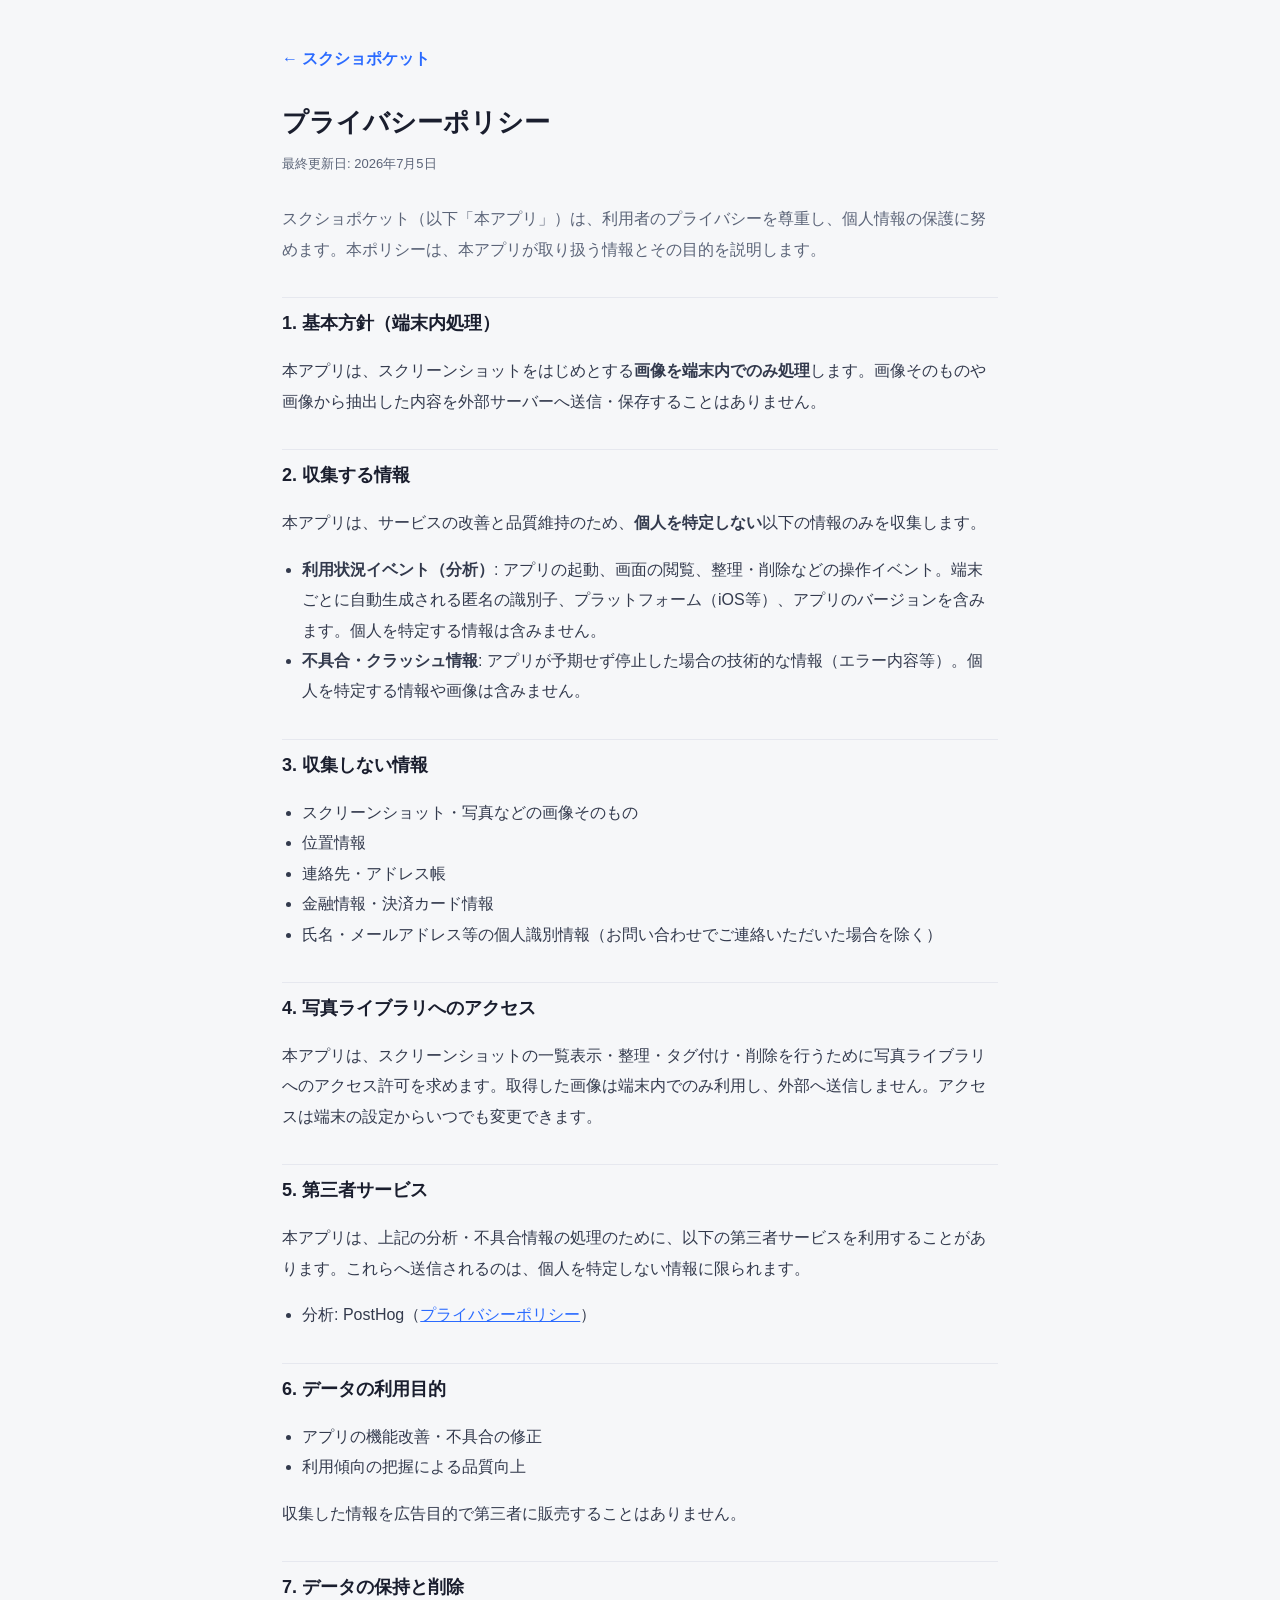
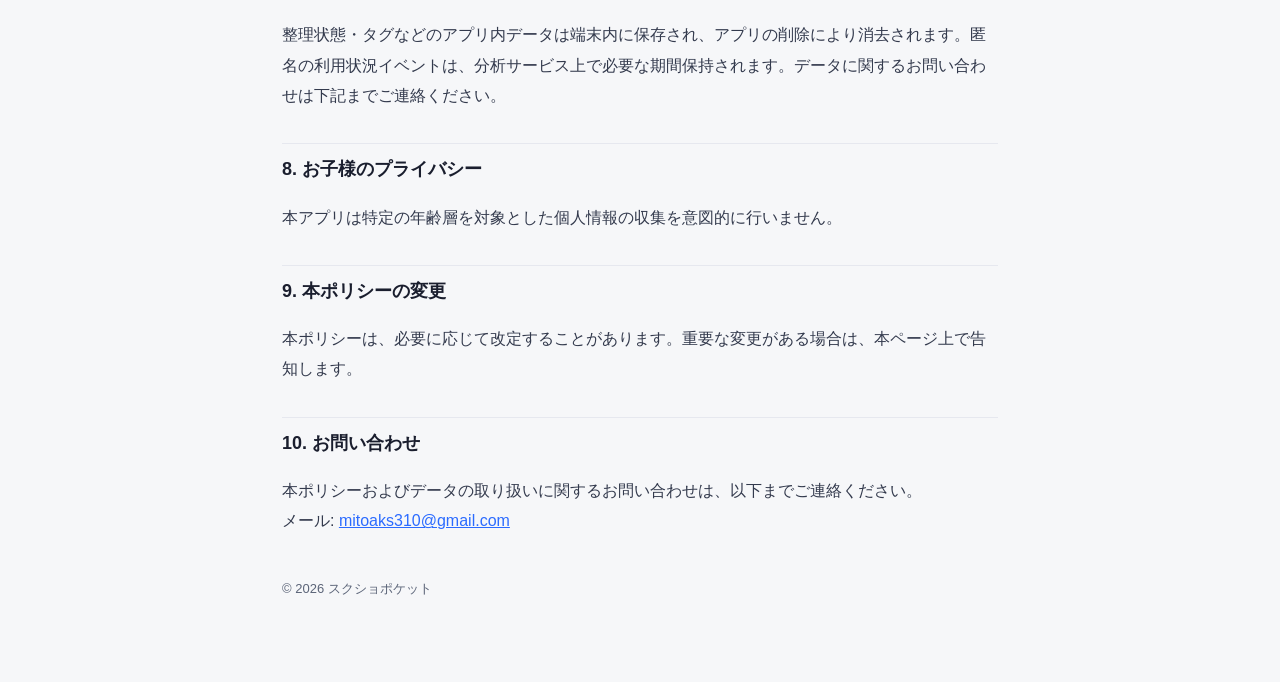
==== privacy.html @ 976a4731 "Add support and privacy policy pages Co-Authored-By: Claude Opus 4.8 <noreply@anthropic.com>" ====
<!doctype html>
<html lang="ja">
<head>
<meta charset="utf-8">
<meta name="viewport" content="width=device-width, initial-scale=1">
<title>プライバシーポリシー | スクショポケット</title>
<style>
  :root { --accent:#2B6BFF; --ink:#1A1E2E; --muted:#5B6478; --bg:#F6F7F9; --card:#FFFFFF; --border:#E6E8EF; }
  * { box-sizing:border-box; }
  body { margin:0; font-family:-apple-system,BlinkMacSystemFont,"Hiragino Sans","Noto Sans JP",sans-serif; color:var(--ink); background:var(--bg); line-height:1.9; }
  .wrap { max-width:760px; margin:0 auto; padding:44px 22px 80px; }
  a { color:var(--accent); }
  h1 { font-size:26px; margin:0 0 4px; font-weight:800; }
  .updated { color:var(--muted); font-size:13px; margin-bottom:28px; }
  h2 { font-size:18px; margin:32px 0 8px; padding-top:8px; border-top:1px solid var(--border); }
  p, li { color:#333A4D; }
  ul { padding-left:1.25em; }
  .lead { color:var(--muted); }
  .nav { margin-bottom:24px; }
  .nav a { text-decoration:none; font-weight:600; }
  footer { color:var(--muted); font-size:13px; margin-top:40px; }
</style>
</head>
<body>
  <div class="wrap">
    <div class="nav"><a href="./index.html">← スクショポケット</a></div>
    <h1>プライバシーポリシー</h1>
    <div class="updated">最終更新日: 2026年7月5日</div>

    <p class="lead">スクショポケット（以下「本アプリ」）は、利用者のプライバシーを尊重し、個人情報の保護に努めます。本ポリシーは、本アプリが取り扱う情報とその目的を説明します。</p>

    <h2>1. 基本方針（端末内処理）</h2>
    <p>本アプリは、スクリーンショットをはじめとする<strong>画像を端末内でのみ処理</strong>します。画像そのものや画像から抽出した内容を外部サーバーへ送信・保存することはありません。</p>

    <h2>2. 収集する情報</h2>
    <p>本アプリは、サービスの改善と品質維持のため、<strong>個人を特定しない</strong>以下の情報のみを収集します。</p>
    <ul>
      <li><strong>利用状況イベント（分析）</strong>: アプリの起動、画面の閲覧、整理・削除などの操作イベント。端末ごとに自動生成される匿名の識別子、プラットフォーム（iOS等）、アプリのバージョンを含みます。個人を特定する情報は含みません。</li>
      <li><strong>不具合・クラッシュ情報</strong>: アプリが予期せず停止した場合の技術的な情報（エラー内容等）。個人を特定する情報や画像は含みません。</li>
    </ul>

    <h2>3. 収集しない情報</h2>
    <ul>
      <li>スクリーンショット・写真などの画像そのもの</li>
      <li>位置情報</li>
      <li>連絡先・アドレス帳</li>
      <li>金融情報・決済カード情報</li>
      <li>氏名・メールアドレス等の個人識別情報（お問い合わせでご連絡いただいた場合を除く）</li>
    </ul>

    <h2>4. 写真ライブラリへのアクセス</h2>
    <p>本アプリは、スクリーンショットの一覧表示・整理・タグ付け・削除を行うために写真ライブラリへのアクセス許可を求めます。取得した画像は端末内でのみ利用し、外部へ送信しません。アクセスは端末の設定からいつでも変更できます。</p>

    <h2>5. 第三者サービス</h2>
    <p>本アプリは、上記の分析・不具合情報の処理のために、以下の第三者サービスを利用することがあります。これらへ送信されるのは、個人を特定しない情報に限られます。</p>
    <ul>
      <li>分析: PostHog（<a href="https://posthog.com/privacy" target="_blank" rel="noopener">プライバシーポリシー</a>）</li>
    </ul>

    <h2>6. データの利用目的</h2>
    <ul>
      <li>アプリの機能改善・不具合の修正</li>
      <li>利用傾向の把握による品質向上</li>
    </ul>
    <p>収集した情報を広告目的で第三者に販売することはありません。</p>

    <h2>7. データの保持と削除</h2>
    <p>整理状態・タグなどのアプリ内データは端末内に保存され、アプリの削除により消去されます。匿名の利用状況イベントは、分析サービス上で必要な期間保持されます。データに関するお問い合わせは下記までご連絡ください。</p>

    <h2>8. お子様のプライバシー</h2>
    <p>本アプリは特定の年齢層を対象とした個人情報の収集を意図的に行いません。</p>

    <h2>9. 本ポリシーの変更</h2>
    <p>本ポリシーは、必要に応じて改定することがあります。重要な変更がある場合は、本ページ上で告知します。</p>

    <h2>10. お問い合わせ</h2>
    <p>本ポリシーおよびデータの取り扱いに関するお問い合わせは、以下までご連絡ください。<br>
    メール: <a href="mailto:mitoaks310@gmail.com">mitoaks310@gmail.com</a></p>

    <footer>© 2026 スクショポケット</footer>
  </div>
</body>
</html>
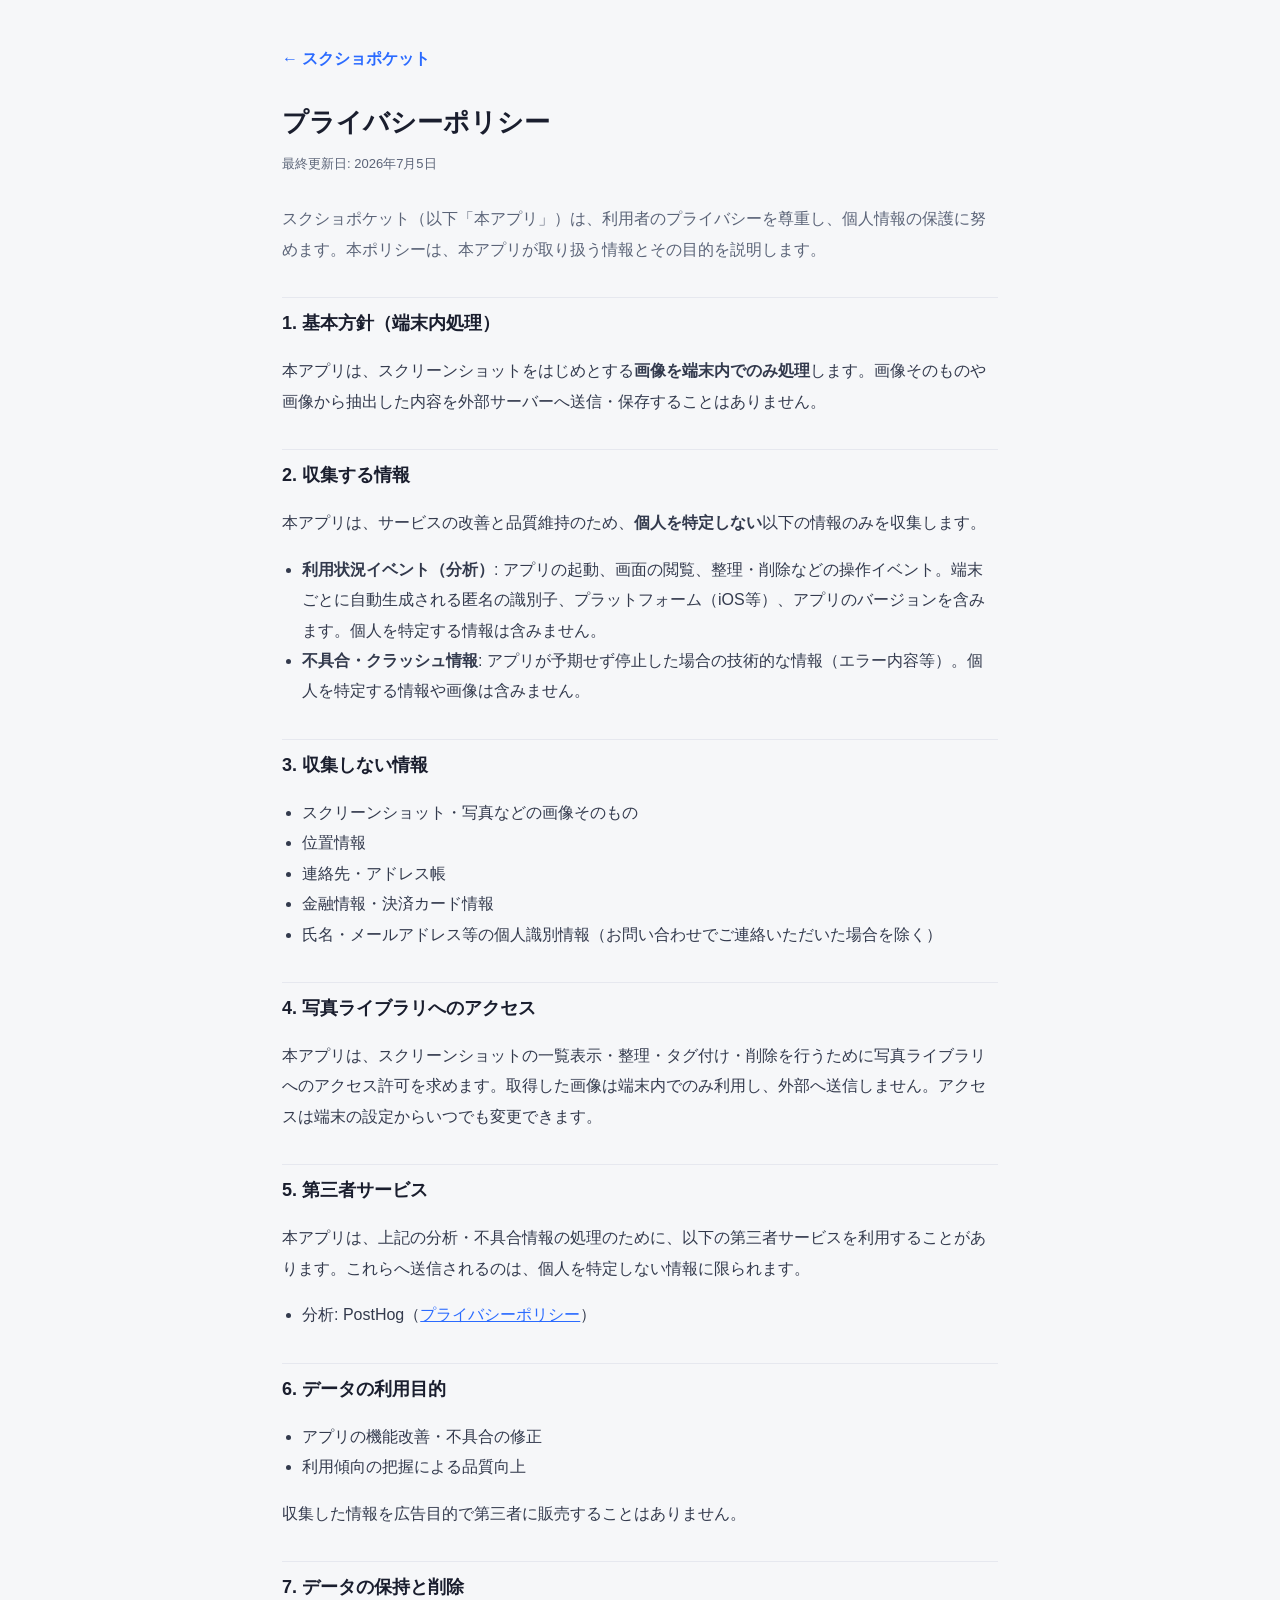
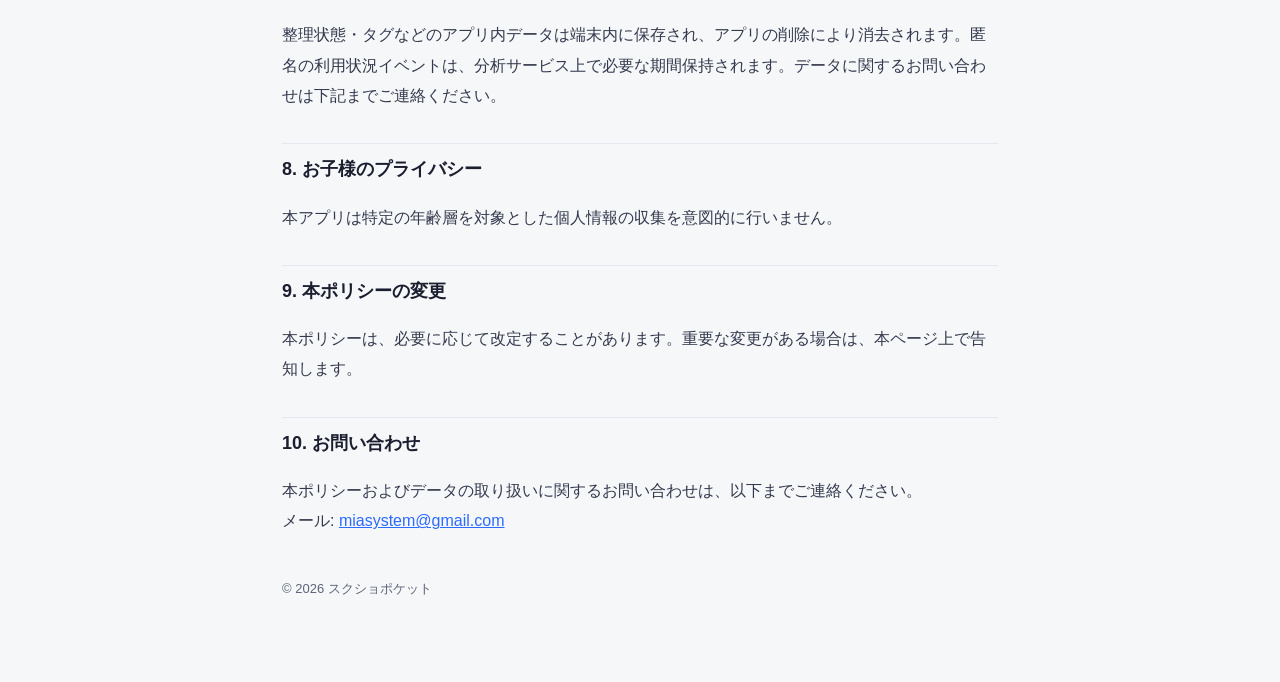
==== commit 8ec973e9: "Update support email to miasystem@gmail.com" ====
--- a/privacy.html
+++ b/privacy.html
@@ -75,7 +75,7 @@
 
     <h2>10. お問い合わせ</h2>
     <p>本ポリシーおよびデータの取り扱いに関するお問い合わせは、以下までご連絡ください。<br>
-    メール: <a href="mailto:mitoaks310@gmail.com">mitoaks310@gmail.com</a></p>
+    メール: <a href="mailto:miasystem@gmail.com">miasystem@gmail.com</a></p>
 
     <footer>© 2026 スクショポケット</footer>
   </div>
